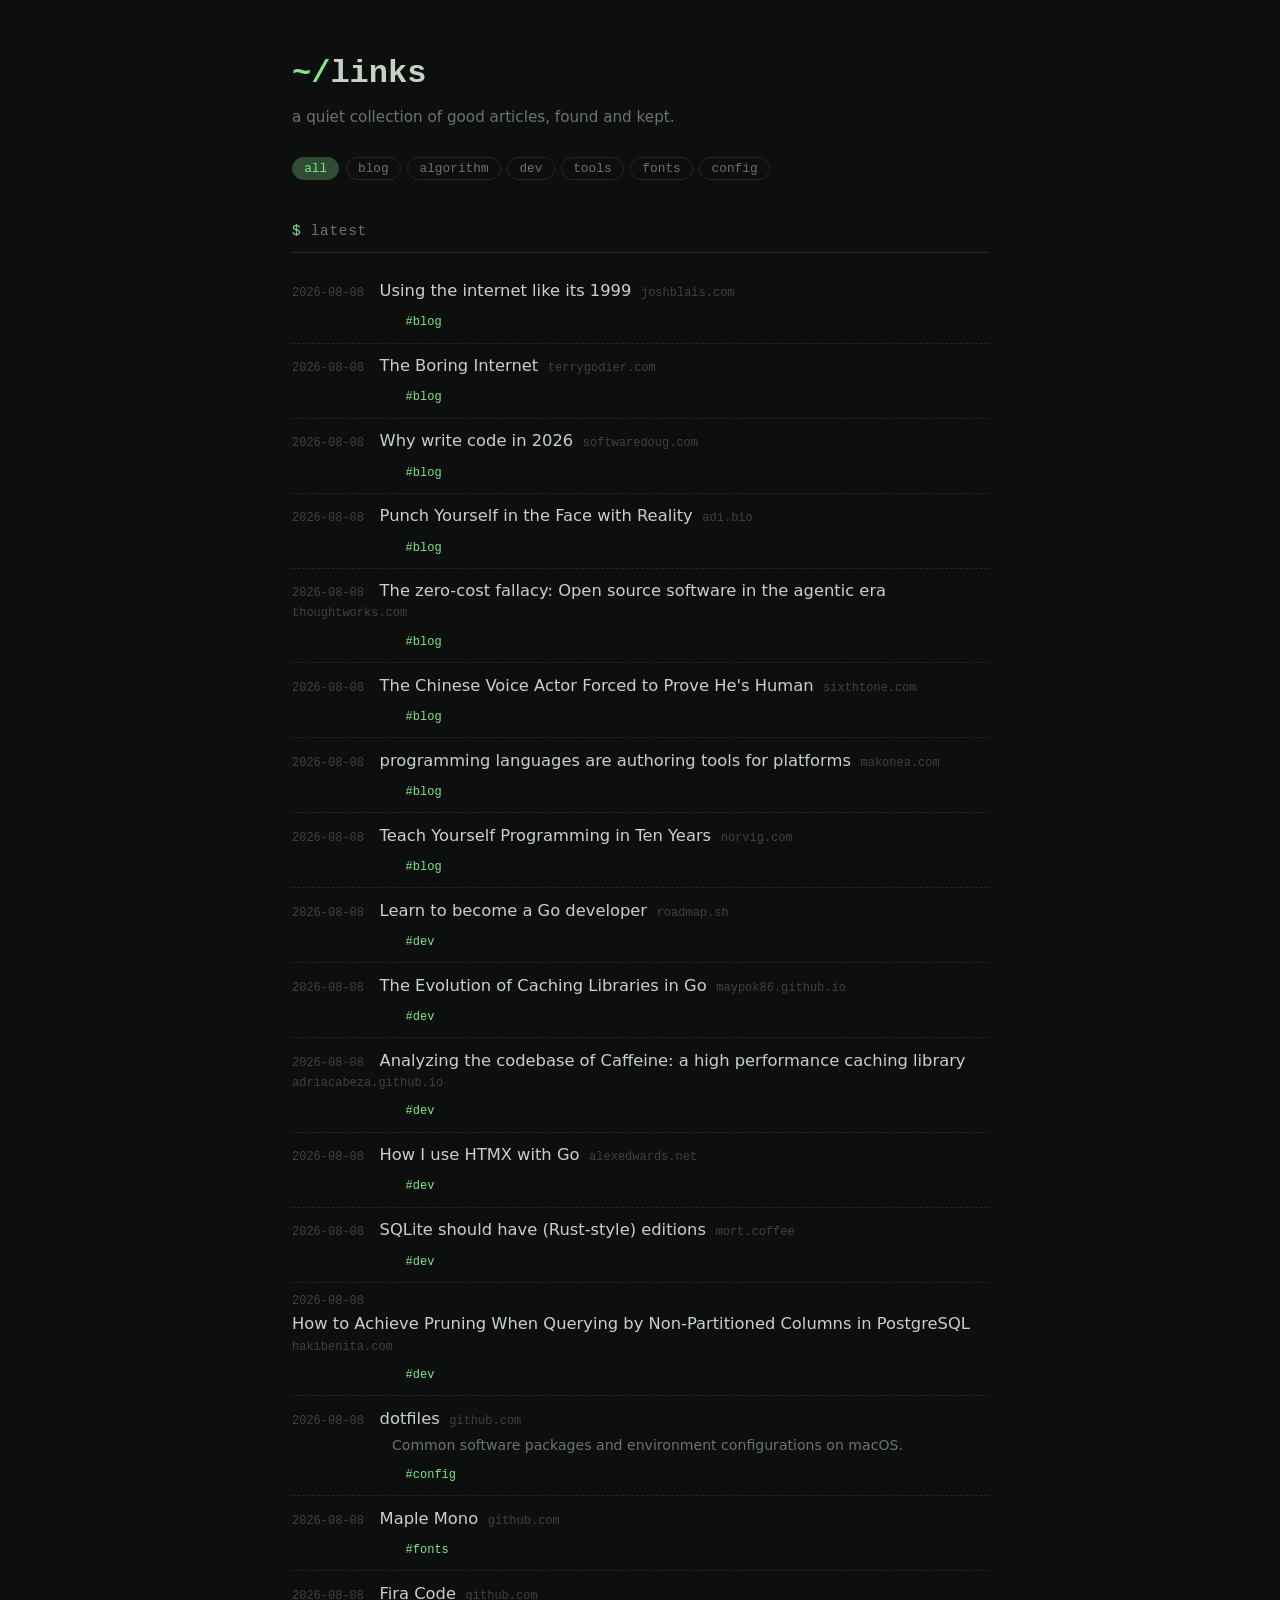
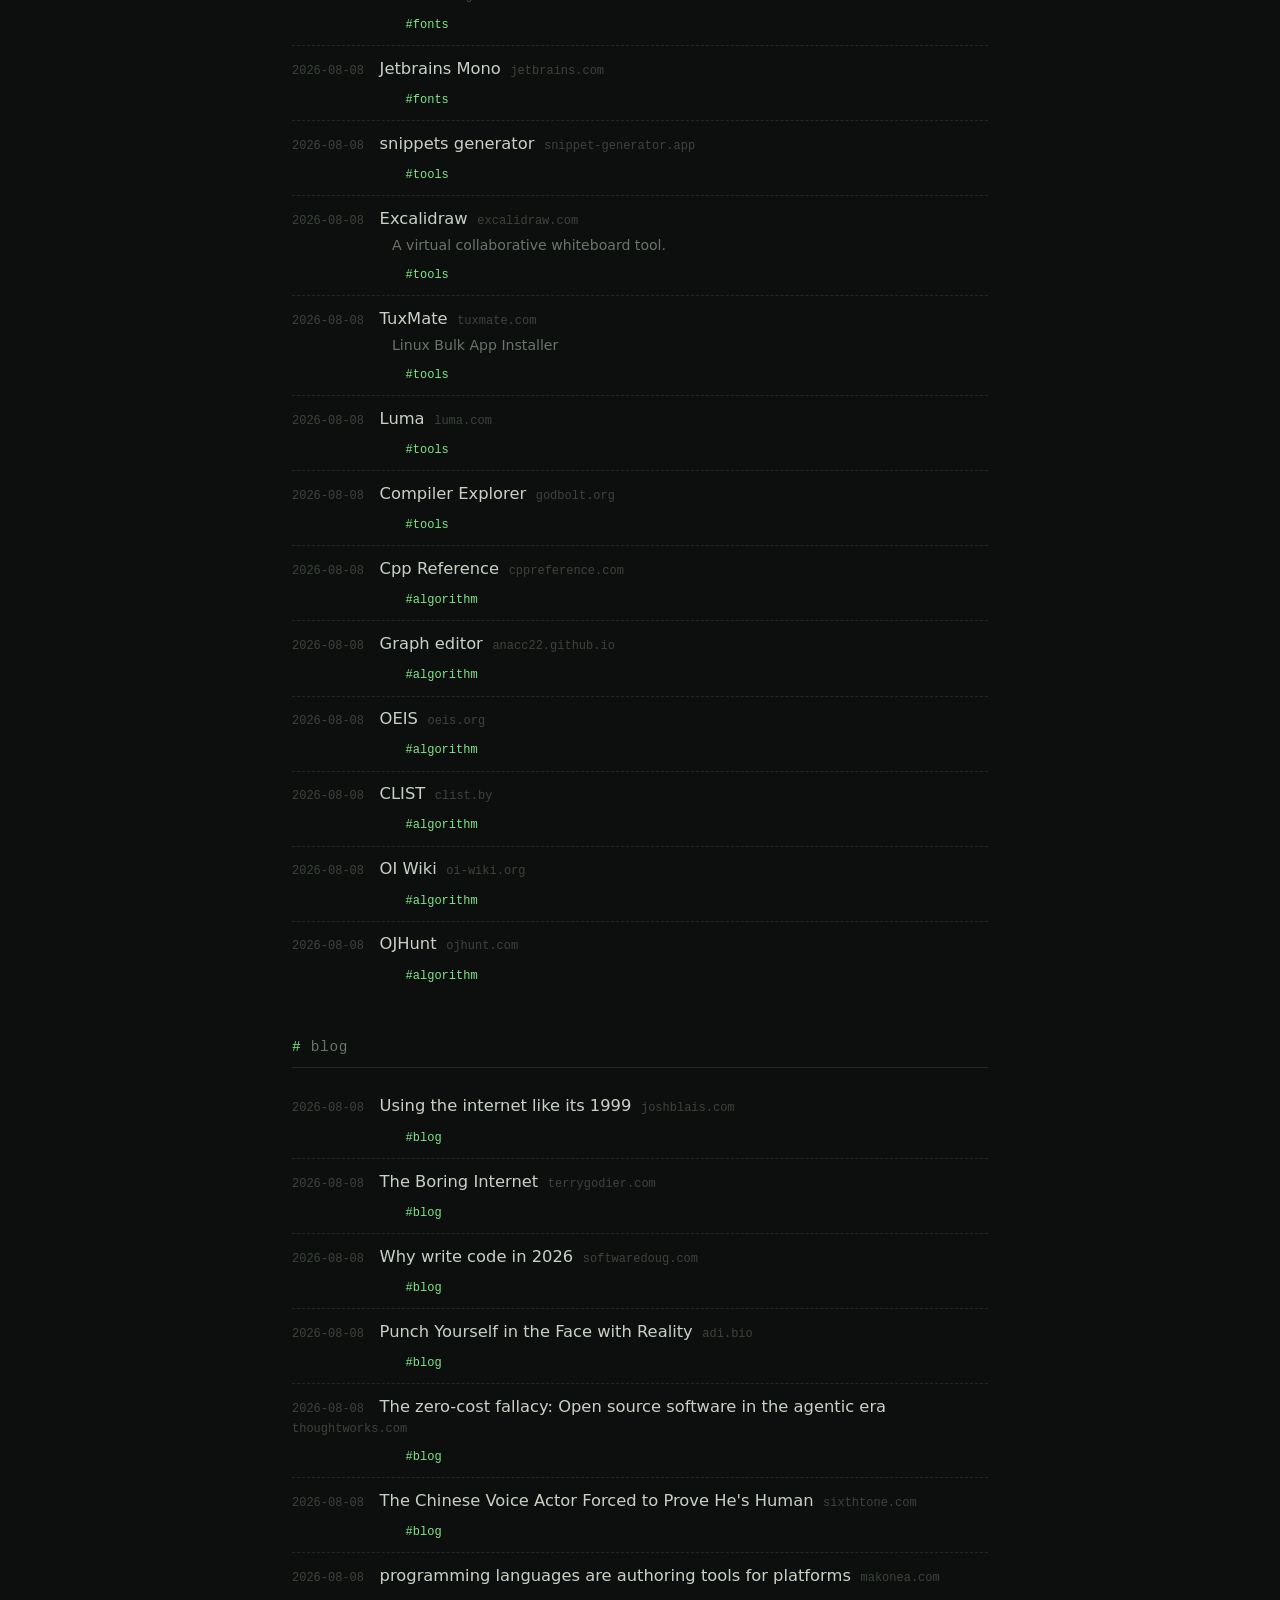
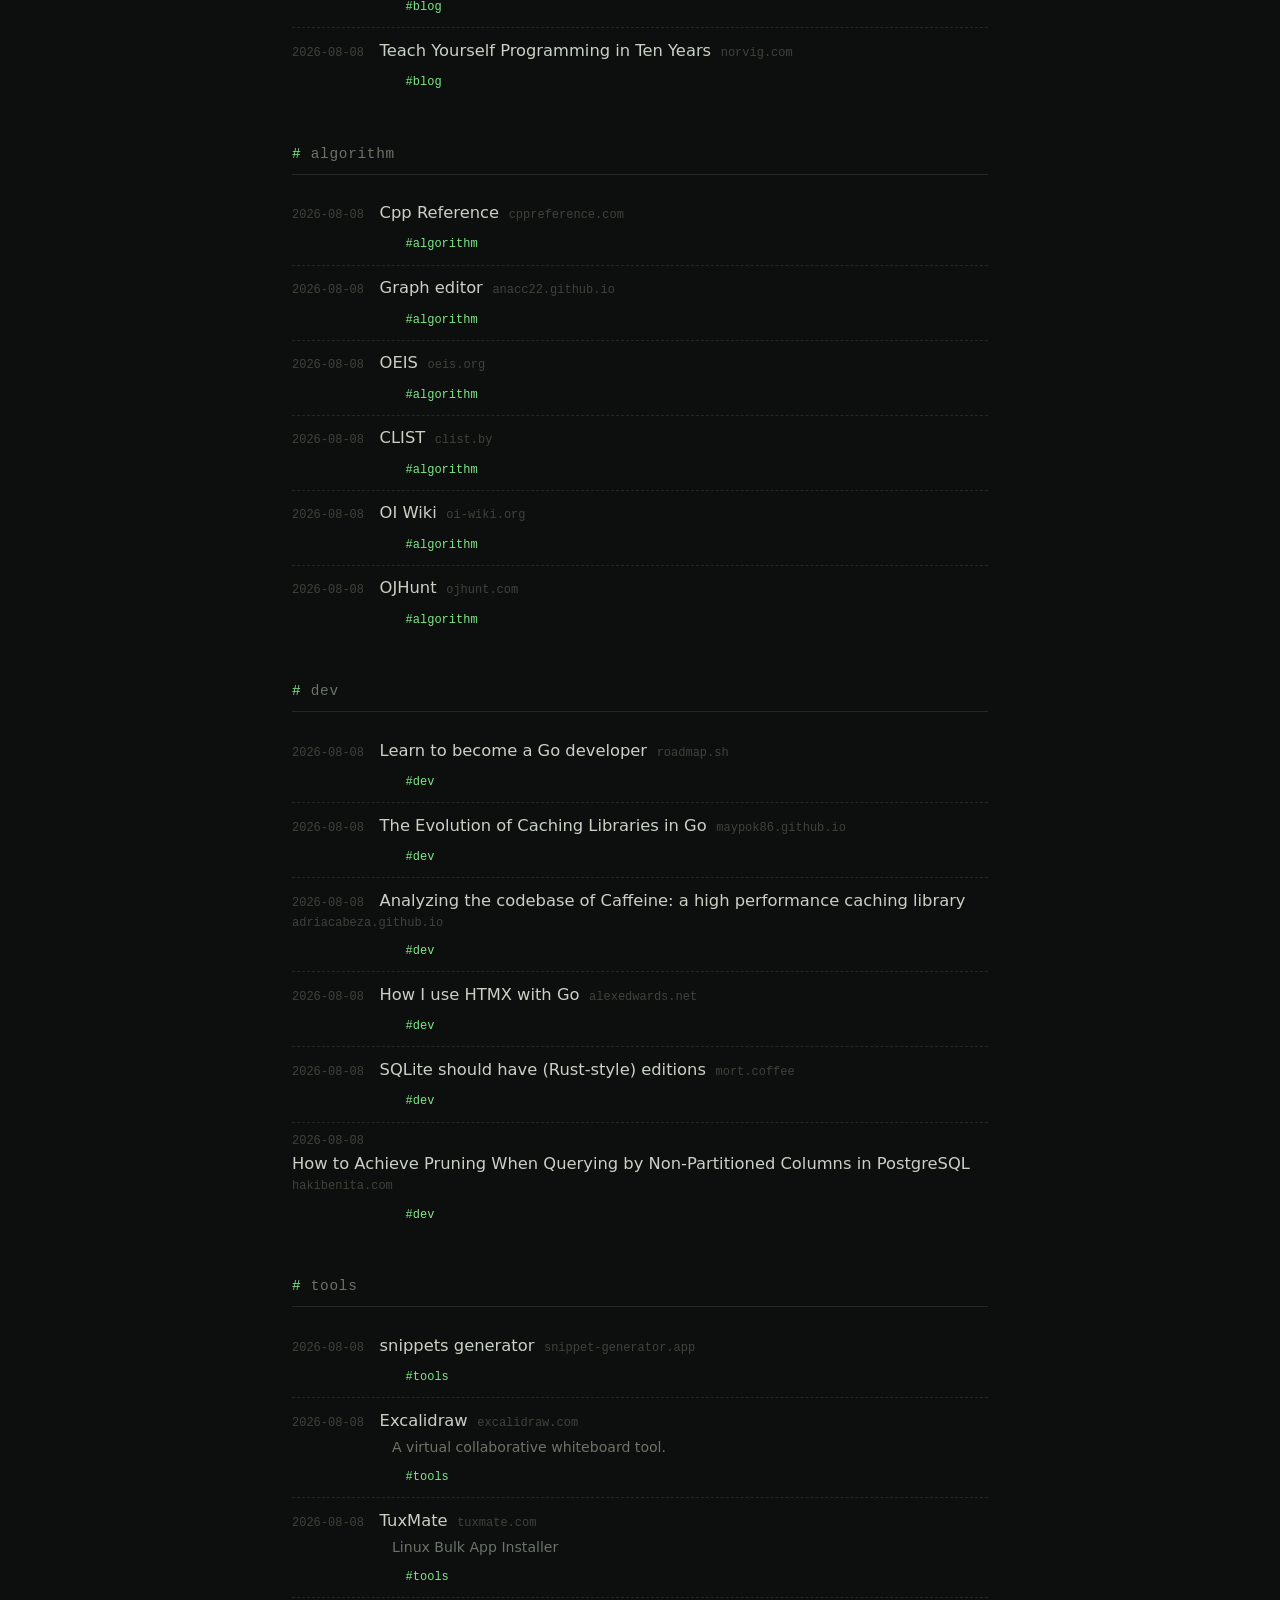
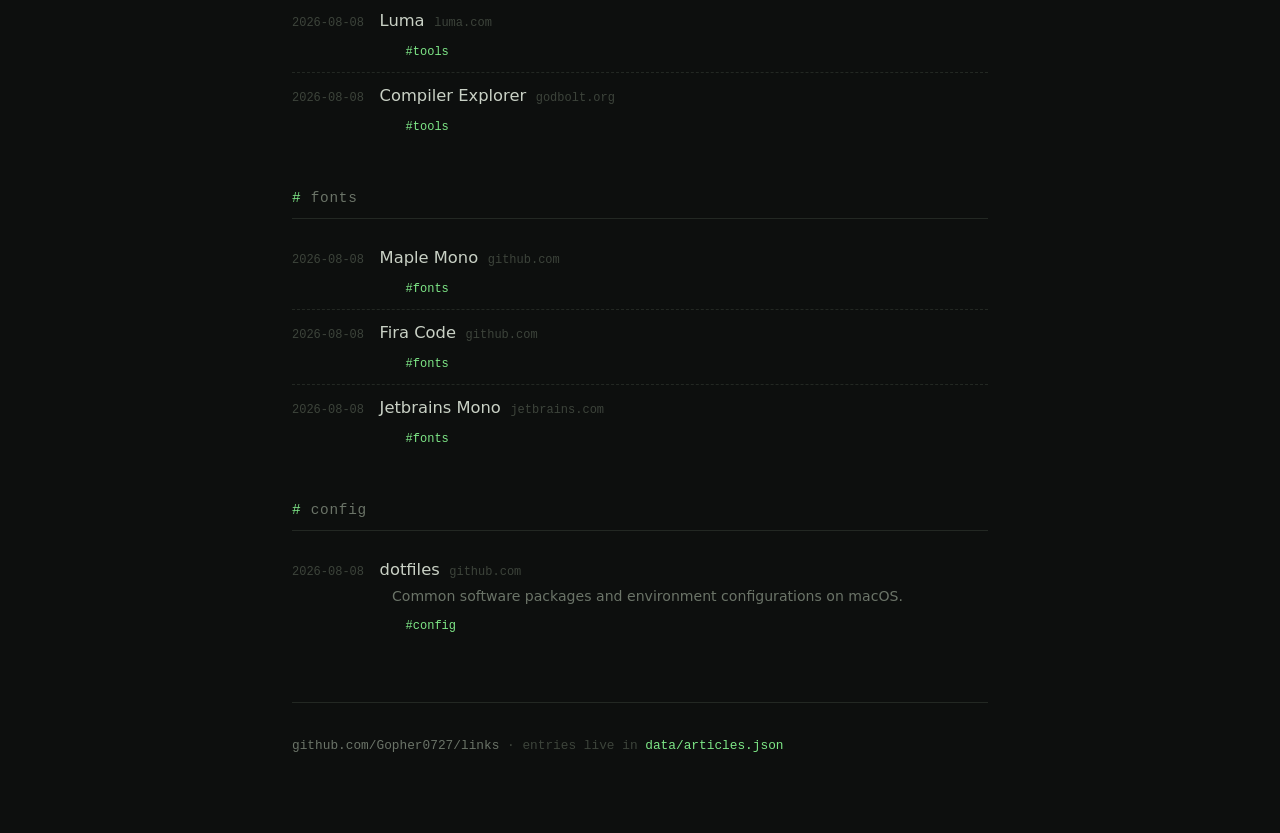
==== index.html @ f7d290b6 "initial: dark minimal curated-links site" ====
<!DOCTYPE html>
<html lang="en">
<head>
  <meta charset="UTF-8">
  <meta name="viewport" content="width=device-width, initial-scale=1.0">
  <title>links — gopher's curated reads</title>
  <meta name="description" content="A quiet collection of good articles found around the internet.">
  <link rel="stylesheet" href="style.css">
</head>
<body>
  <header class="site-header">
    <h1 class="site-title">links</h1>
    <p class="site-tagline">a quiet collection of good articles, found and kept.</p>
  </header>

  <nav class="tagbar" id="tagbar" hidden>
    <button class="chip" data-tag="" aria-pressed="true">all</button>
  </nav>

  <main>
    <section id="latest">
      <h2 class="section-title"><span class="mark">$</span> latest</h2>
      <ul class="links" id="latest-list"></ul>
    </section>

    <div id="by-tag"><!-- one <section> per tag, rendered by script.js --></div>
  </main>

  <footer class="site-footer">
    <p><a href="https://github.com/Gopher0727/links" rel="noopener">github.com/Gopher0727/links</a> · entries live in <code>data/articles.json</code></p>
    <noscript><p class="noscript">this page needs JavaScript to render the list. enable it, or read the raw <a href="data/articles.json">data/articles.json</a>.</p></noscript>
  </footer>

  <script src="script.js"></script>
</body>
</html>
---- style.css ----
/* links — dark, quiet, terminal-flavored */

:root {
  --bg: #0d0f0e;
  --fg: #c9d1c5;
  --dim: #6b7468;
  --faint: #3d443b;
  --accent: #7ee787;      /* terminal green */
  --accent-dim: #2f4d33;
  --link: #9db8a0;
  --border: #232823;
  --mono: ui-monospace, "SF Mono", "Cascadia Mono", Menlo, Consolas, monospace;
  --sans: system-ui, -apple-system, "Segoe UI", Roboto, sans-serif;
}

* { box-sizing: border-box; }

html { color-scheme: dark; }

body {
  margin: 0 auto;
  max-width: 46rem;
  padding: 3rem 1.25rem 4rem;
  background: var(--bg);
  color: var(--fg);
  font-family: var(--sans);
  font-size: 16px;
  line-height: 1.6;
}

a { color: var(--link); text-decoration: none; }
a:hover { color: var(--accent); text-decoration: underline; text-underline-offset: 3px; }

/* ---------- header ---------- */

.site-title {
  margin: 0;
  font-family: var(--mono);
  font-size: 2rem;
  font-weight: 600;
  color: var(--fg);
}

.site-title::before {
  content: "~/";
  color: var(--accent);
}

.site-tagline {
  margin: 0.35rem 0 0;
  color: var(--dim);
  font-size: 0.95rem;
}

/* ---------- tag bar ---------- */

.tagbar {
  display: flex;
  flex-wrap: wrap;
  gap: 0.4rem;
  margin: 1.75rem 0 0.25rem;
}

.tagbar[hidden] { display: none; } /* flex would override the hidden attribute */

.chip {
  font-family: var(--mono);
  font-size: 0.8rem;
  color: var(--dim);
  background: transparent;
  border: 1px solid var(--border);
  border-radius: 999px;
  padding: 0.2rem 0.7rem;
  cursor: pointer;
  transition: color 0.15s, border-color 0.15s;
}

.chip:hover { color: var(--accent); border-color: var(--accent-dim); }

.chip[aria-pressed="true"] {
  color: var(--accent);
  border-color: var(--accent-dim);
  background: var(--accent-dim);
}

/* ---------- sections ---------- */

section { margin-top: 2.5rem; }

.section-title {
  font-family: var(--mono);
  font-size: 0.9rem;
  font-weight: 500;
  letter-spacing: 0.05em;
  text-transform: lowercase;
  color: var(--dim);
  border-bottom: 1px solid var(--border);
  padding-bottom: 0.5rem;
  margin: 0 0 1rem;
}

.section-title .mark { color: var(--accent); }

/* ---------- link rows ---------- */

.links {
  list-style: none;
  margin: 0;
  padding: 0;
}

.link-row { padding: 0.6rem 0; }

.link-row + .link-row { border-top: 1px dashed var(--border); }

.link-head {
  display: flex;
  flex-wrap: wrap;
  align-items: baseline;
  gap: 0 0.6rem;
}

.link-date {
  font-family: var(--mono);
  font-size: 0.75rem;
  color: var(--faint);
  min-width: 6.5em;
}

.link-title {
  font-size: 1.02rem;
  font-weight: 500;
  color: var(--fg);
  word-break: break-word;
}

.link-title:hover { color: var(--accent); }

.link-source {
  font-family: var(--mono);
  font-size: 0.75rem;
  color: var(--faint);
}

.link-summary {
  margin: 0.15rem 0 0 7.1em;
  color: var(--dim);
  font-size: 0.88rem;
}

.link-tags { margin: 0.2rem 0 0 7.1em; }

.link-tags .tag {
  font-family: var(--mono);
  font-size: 0.75rem;
  color: var(--accent);
  cursor: pointer;
  background: none;
  border: none;
  padding: 0;
}

.link-tags .tag:hover { text-decoration: underline; text-underline-offset: 2px; }

.link-tags .tag + .tag { margin-left: 0.6rem; }

/* ---------- states ---------- */

.empty {
  color: var(--faint);
  font-family: var(--mono);
  font-size: 0.85rem;
}

.noscript { color: var(--accent); }

/* ---------- footer ---------- */

.site-footer {
  margin-top: 3.5rem;
  padding-top: 1.25rem;
  border-top: 1px solid var(--border);
  color: var(--faint);
  font-family: var(--mono);
  font-size: 0.8rem;
}

.site-footer a { color: var(--dim); }
.site-footer code { color: var(--accent); }

@media (max-width: 480px) {
  .link-summary, .link-tags { margin-left: 0; }
  .link-date { min-width: 0; }
  body { padding-top: 2rem; }
}
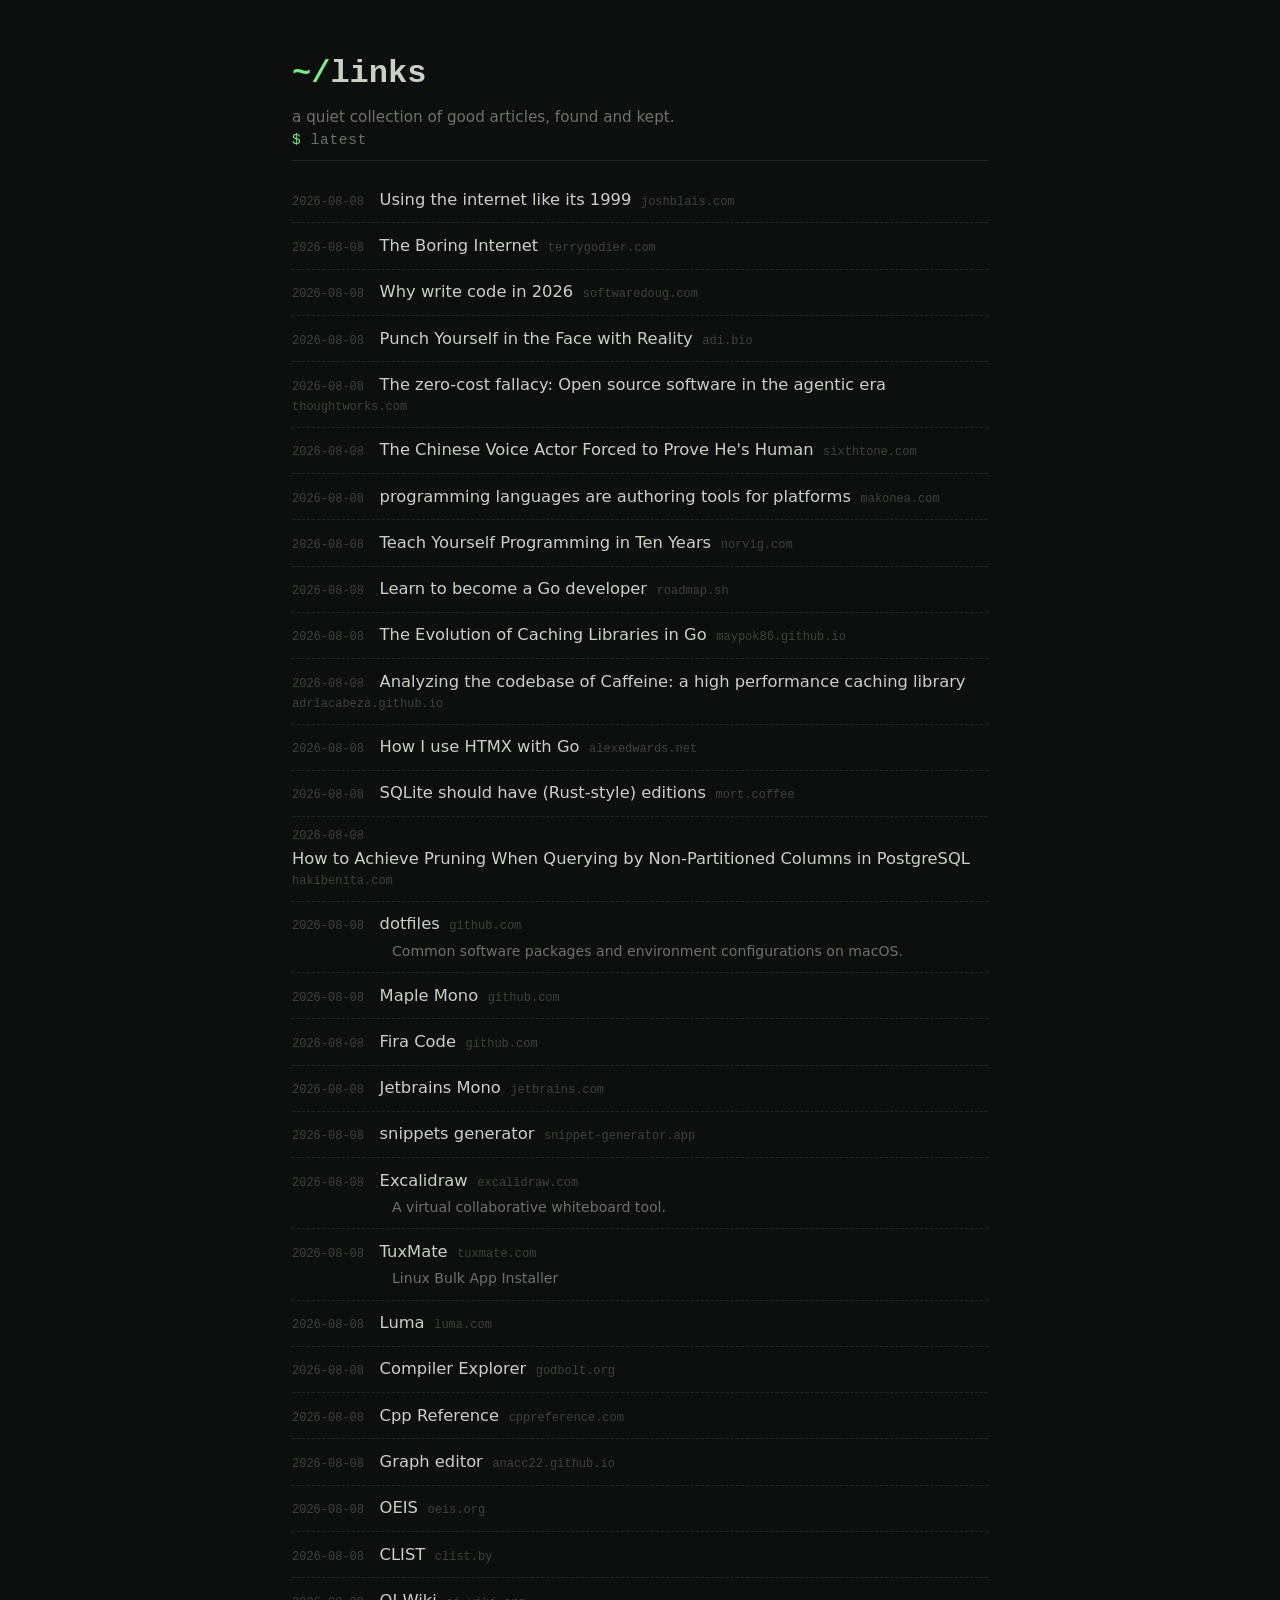
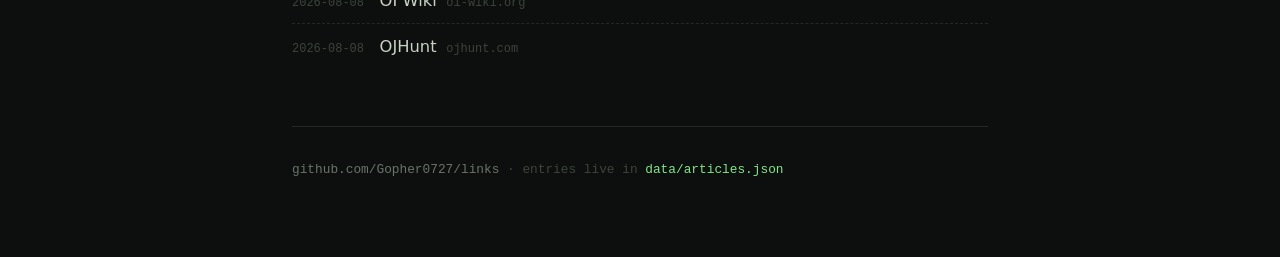
==== commit c7564a62: "simplify data model: drop source/tags, auto-date" ====
--- a/index.html
+++ b/index.html
@@ -13,17 +13,11 @@
     <p class="site-tagline">a quiet collection of good articles, found and kept.</p>
   </header>
 
-  <nav class="tagbar" id="tagbar" hidden>
-    <button class="chip" data-tag="" aria-pressed="true">all</button>
-  </nav>
-
   <main>
     <section id="latest">
       <h2 class="section-title"><span class="mark">$</span> latest</h2>
       <ul class="links" id="latest-list"></ul>
     </section>
-
-    <div id="by-tag"><!-- one <section> per tag, rendered by script.js --></div>
   </main>
 
   <footer class="site-footer">
--- a/style.css
+++ b/style.css
@@ -52,40 +52,7 @@
   font-size: 0.95rem;
 }
 
-/* ---------- tag bar ---------- */
-
-.tagbar {
-  display: flex;
-  flex-wrap: wrap;
-  gap: 0.4rem;
-  margin: 1.75rem 0 0.25rem;
-}
-
-.tagbar[hidden] { display: none; } /* flex would override the hidden attribute */
-
-.chip {
-  font-family: var(--mono);
-  font-size: 0.8rem;
-  color: var(--dim);
-  background: transparent;
-  border: 1px solid var(--border);
-  border-radius: 999px;
-  padding: 0.2rem 0.7rem;
-  cursor: pointer;
-  transition: color 0.15s, border-color 0.15s;
-}
-
-.chip:hover { color: var(--accent); border-color: var(--accent-dim); }
-
-.chip[aria-pressed="true"] {
-  color: var(--accent);
-  border-color: var(--accent-dim);
-  background: var(--accent-dim);
-}
-
 /* ---------- sections ---------- */
-
-section { margin-top: 2.5rem; }
 
 .section-title {
   font-family: var(--mono);
@@ -148,22 +115,6 @@
   font-size: 0.88rem;
 }
 
-.link-tags { margin: 0.2rem 0 0 7.1em; }
-
-.link-tags .tag {
-  font-family: var(--mono);
-  font-size: 0.75rem;
-  color: var(--accent);
-  cursor: pointer;
-  background: none;
-  border: none;
-  padding: 0;
-}
-
-.link-tags .tag:hover { text-decoration: underline; text-underline-offset: 2px; }
-
-.link-tags .tag + .tag { margin-left: 0.6rem; }
-
 /* ---------- states ---------- */
 
 .empty {
@@ -189,7 +140,7 @@
 .site-footer code { color: var(--accent); }
 
 @media (max-width: 480px) {
-  .link-summary, .link-tags { margin-left: 0; }
+  .link-summary { margin-left: 0; }
   .link-date { min-width: 0; }
   body { padding-top: 2rem; }
 }
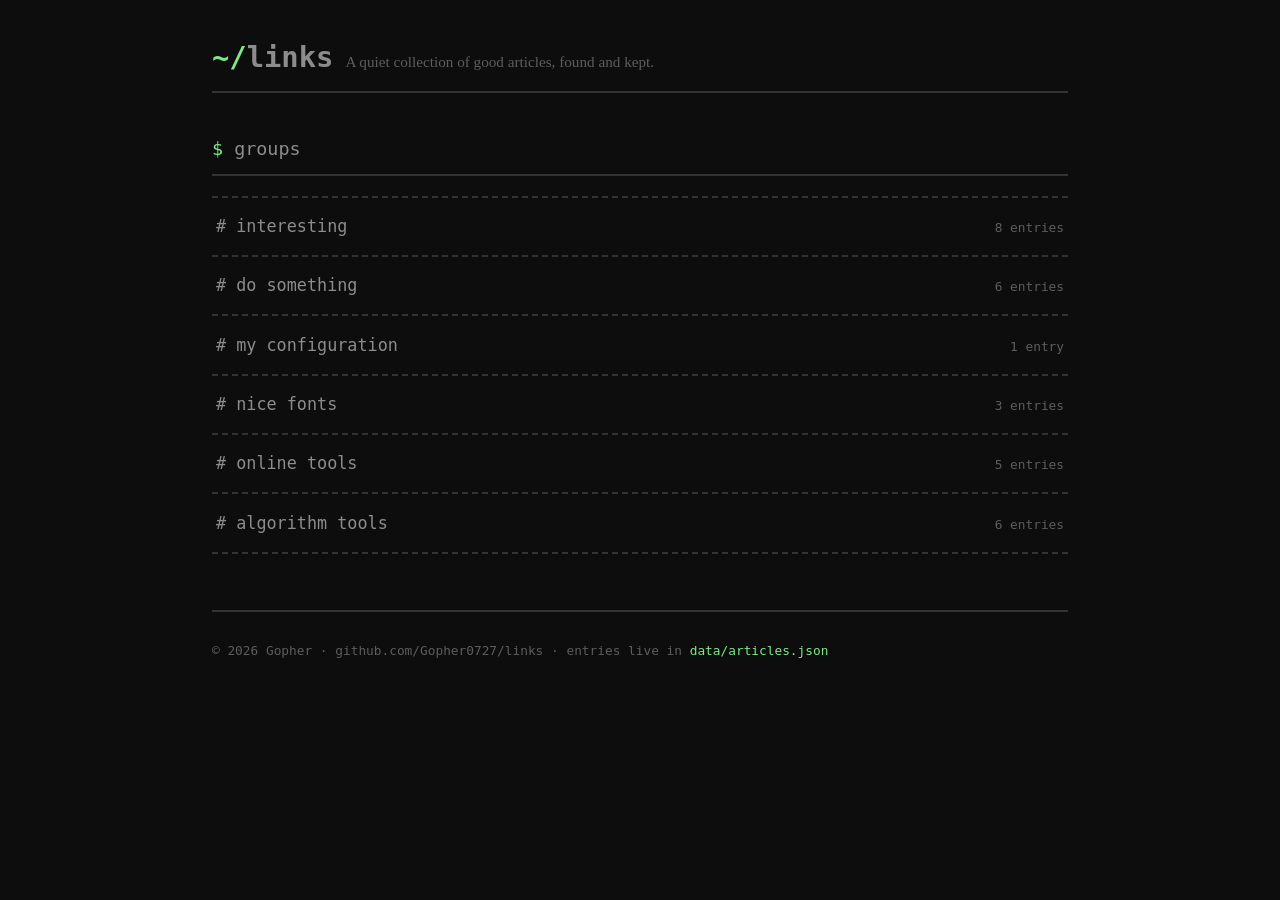
==== commit 9c5f65f9: "multi-page layout" ====
--- a/index.html
+++ b/index.html
@@ -1,5 +1,6 @@
 <!DOCTYPE html>
 <html lang="en">
+
 <head>
   <meta charset="UTF-8">
   <meta name="viewport" content="width=device-width, initial-scale=1.0">
@@ -7,24 +8,41 @@
   <meta name="description" content="A quiet collection of good articles found around the internet.">
   <link rel="stylesheet" href="style.css">
 </head>
+
 <body>
   <header class="site-header">
     <h1 class="site-title">links</h1>
-    <p class="site-tagline">a quiet collection of good articles, found and kept.</p>
+    <p class="site-tagline">A quiet collection of good articles, found and kept.</p>
   </header>
 
   <main>
-    <section id="latest">
-      <h2 class="section-title"><span class="mark">$</span> latest</h2>
-      <ul class="links" id="latest-list"></ul>
-    </section>
+    <h2 class="section-title">groups</h2>
+    <ul class="menu-list">
+      <li><a href="interesting.html"><span class="menu-name"># interesting</span><span class="menu-count"
+            data-group="blogs.interesting"></span></a></li>
+      <li><a href="doing.html"><span class="menu-name"># do something</span><span class="menu-count"
+            data-group="blogs.doing"></span></a></li>
+      <li><a href="config.html"><span class="menu-name"># my configuration</span><span class="menu-count"
+            data-group="resources.config"></span></a></li>
+      <li><a href="fonts.html"><span class="menu-name"># nice fonts</span><span class="menu-count"
+            data-group="resources.fonts"></span></a></li>
+      <li><a href="tools.html"><span class="menu-name"># online tools</span><span class="menu-count"
+            data-group="resources.tools"></span></a></li>
+      <li><a href="algorithm.html"><span class="menu-name"># algorithm tools</span><span class="menu-count"
+            data-group="resources.algorithm"></span></a></li>
+    </ul>
   </main>
 
   <footer class="site-footer">
-    <p><a href="https://github.com/Gopher0727/links" rel="noopener">github.com/Gopher0727/links</a> · entries live in <code>data/articles.json</code></p>
-    <noscript><p class="noscript">this page needs JavaScript to render the list. enable it, or read the raw <a href="data/articles.json">data/articles.json</a>.</p></noscript>
+    <p>© 2026 Gopher · <a href="https://github.com/Gopher0727/links" rel="noopener">github.com/Gopher0727/links</a> ·
+      entries live in <code>data/articles.json</code></p>
+    <noscript>
+      <p class="noscript">this page needs JavaScript to render the list. enable it, or read the raw <a
+          href="data/articles.json">data/articles.json</a>.</p>
+    </noscript>
   </footer>
 
   <script src="script.js"></script>
 </body>
-</html>
+
+</html>
--- a/style.css
+++ b/style.css
@@ -1,43 +1,78 @@
-/* links — dark, quiet, terminal-flavored */
+/* links — designed in the spirit of lzon.ca:
+   serif text on a warm dark gray, sans-serif labels, monospace metadata,
+   thick dashed rules between entries, no chrome. */
 
 :root {
-  --bg: #0d0f0e;
-  --fg: #c9d1c5;
-  --dim: #6b7468;
-  --faint: #3d443b;
-  --accent: #7ee787;      /* terminal green */
-  --accent-dim: #2f4d33;
-  --link: #9db8a0;
-  --border: #232823;
-  --mono: ui-monospace, "SF Mono", "Cascadia Mono", Menlo, Consolas, monospace;
-  --sans: system-ui, -apple-system, "Segoe UI", Roboto, sans-serif;
-}
-
-* { box-sizing: border-box; }
-
-html { color-scheme: dark; }
+  /* lzon.ca dark palette — exact oklch values, hex fallback first */
+  --bg: #2e2e2e;
+  --bg: oklch(16% 0 0);
+  /* darker   */
+  --border: #5d5d5d;
+  --border: oklch(32% 0 0);
+  /* dark     */
+  --dim: #8c8c8c;
+  --dim: oklch(48% 0 0);
+  /* gray     */
+  --fg: #b6b6b6;
+  --fg: oklch(64% 0 0);
+  /* light    */
+  --accent: #7ee787;
+  /* terminal green — the links character */
+  --accent-light: #b6f5c0;
+  --accent-dim: #2c4a33;
+  --serif: "Crimson Pro", Georgia, "Times New Roman", Times, serif;
+  --sans: "Montserrat", Tahoma, Geneva, system-ui, sans-serif;
+  --mono: "Courier Prime", ui-monospace, "SF Mono", Menlo, Consolas, monospace;
+}
+
+* {
+  box-sizing: border-box;
+}
+
+html {
+  color-scheme: dark;
+}
 
 body {
   margin: 0 auto;
-  max-width: 46rem;
-  padding: 3rem 1.25rem 4rem;
+  max-width: 56rem;
+  padding: 2.5rem 1.25rem 4rem;
   background: var(--bg);
   color: var(--fg);
-  font-family: var(--sans);
-  font-size: 16px;
-  line-height: 1.6;
-}
-
-a { color: var(--link); text-decoration: none; }
-a:hover { color: var(--accent); text-decoration: underline; text-underline-offset: 3px; }
+  font-family: var(--serif);
+  font-size: 1.05rem;
+  line-height: 1.7;
+}
+
+a {
+  color: var(--accent);
+  text-decoration: none;
+}
+
+a:hover {
+  color: var(--accent-light);
+  text-decoration: underline;
+  text-underline-offset: 3px;
+}
 
 /* ---------- header ---------- */
+
+.site-header {
+  display: flex;
+  align-items: baseline;
+  gap: 0.75rem;
+  flex-wrap: wrap;
+  border-bottom: 2px solid var(--border);
+  padding-bottom: 1rem;
+  margin-bottom: 2.5rem;
+}
 
 .site-title {
   margin: 0;
   font-family: var(--mono);
-  font-size: 2rem;
+  font-size: 1.8rem;
   font-weight: 600;
+  line-height: 1.2;
   color: var(--fg);
 }
 
@@ -46,27 +81,148 @@
   color: var(--accent);
 }
 
+.site-title a {
+  color: inherit;
+  text-decoration: none;
+}
+
+.site-title a:hover {
+  color: var(--accent);
+}
+
+/* ---------- top nav ---------- */
+
+.topnav {
+  margin-left: auto;
+  display: flex;
+  flex-wrap: wrap;
+  gap: 0.25rem 0.9rem;
+  font-family: var(--mono);
+  font-size: 0.78rem;
+}
+
+.topnav a {
+  color: var(--dim);
+}
+
+.topnav a:hover {
+  color: var(--accent-light);
+  text-decoration: none;
+}
+
+.topnav a[aria-current="page"] {
+  color: var(--accent);
+}
+
 .site-tagline {
-  margin: 0.35rem 0 0;
+  margin: 0;
   color: var(--dim);
   font-size: 0.95rem;
 }
 
 /* ---------- sections ---------- */
 
+section {
+  margin-top: 2.5rem;
+}
+
+section:first-of-type {
+  margin-top: 0;
+}
+
 .section-title {
   font-family: var(--mono);
-  font-size: 0.9rem;
+  font-size: 1.15rem;
   font-weight: 500;
-  letter-spacing: 0.05em;
-  text-transform: lowercase;
-  color: var(--dim);
-  border-bottom: 1px solid var(--border);
-  padding-bottom: 0.5rem;
-  margin: 0 0 1rem;
-}
-
-.section-title .mark { color: var(--accent); }
+  color: var(--fg);
+  border-bottom: 2px solid var(--border);
+  padding-bottom: 0.6rem;
+  margin: 0 0 1.25rem;
+}
+
+.section-title::before {
+  content: "$ ";
+  color: var(--accent);
+}
+
+.sub {
+  margin-top: 1.75rem;
+}
+
+.sub-title {
+  font-family: var(--mono);
+  font-size: 0.85rem;
+  font-weight: 400;
+  color: var(--dim);
+  margin: 0 0 0.5rem;
+}
+
+.sub-title::before {
+  content: "# ";
+  color: var(--accent);
+}
+
+/* ---------- group menu (index page) ---------- */
+
+.menu-list {
+  list-style: none;
+  margin: 0;
+  padding: 0;
+}
+
+.menu-list li {
+  border-top: 2px dashed var(--border);
+}
+
+.menu-list li:last-child {
+  border-bottom: 2px dashed var(--border);
+}
+
+.menu-list a {
+  display: flex;
+  justify-content: space-between;
+  align-items: baseline;
+  gap: 1rem;
+  padding: 0.9rem 0.25rem;
+  color: var(--fg);
+  font-family: var(--mono);
+  font-size: 1.05rem;
+}
+
+.menu-list a:hover {
+  color: var(--accent);
+  text-decoration: none;
+}
+
+.menu-count {
+  color: var(--dim);
+  font-size: 0.8rem;
+}
+
+/* ---------- group page heading ---------- */
+
+.group-head {
+  font-family: var(--mono);
+  font-size: 1.3rem;
+  font-weight: 600;
+  color: var(--fg);
+  border-bottom: 2px solid var(--border);
+  padding-bottom: 0.6rem;
+  margin: 0 0 1.25rem;
+}
+
+.group-head::before {
+  content: "# ";
+  color: var(--accent);
+}
+
+/* ---------- rules ---------- */
+
+hr {
+  border: 0;
+  border-top: max(2px, 0.12rem) dashed var(--border);
+  margin: 1.75rem 0;
+}
 
 /* ---------- link rows ---------- */
 
@@ -76,71 +232,86 @@
   padding: 0;
 }
 
-.link-row { padding: 0.6rem 0; }
-
-.link-row + .link-row { border-top: 1px dashed var(--border); }
-
-.link-head {
+.link-row {
+  padding: 0.9rem 0;
+}
+
+.link-row+.link-row {
+  border-top: max(2px, 0.12rem) dashed var(--border);
+  margin-top: 0.9rem;
+  padding-top: 0.9rem;
+}
+
+.link-title {
+  font-family: var(--serif);
+  font-size: 1.15rem;
+  font-weight: 400;
+  line-height: 1.5;
+  color: var(--fg);
+  word-break: break-word;
+}
+
+.link-title:hover {
+  color: var(--accent-light);
+}
+
+.link-meta {
   display: flex;
-  flex-wrap: wrap;
   align-items: baseline;
-  gap: 0 0.6rem;
-}
-
-.link-date {
+  gap: 0.5rem;
+  margin-top: 0.15rem;
   font-family: var(--mono);
   font-size: 0.75rem;
-  color: var(--faint);
-  min-width: 6.5em;
-}
-
-.link-title {
-  font-size: 1.02rem;
-  font-weight: 500;
-  color: var(--fg);
-  word-break: break-word;
-}
-
-.link-title:hover { color: var(--accent); }
-
-.link-source {
-  font-family: var(--mono);
-  font-size: 0.75rem;
-  color: var(--faint);
+  color: var(--dim);
 }
 
 .link-summary {
-  margin: 0.15rem 0 0 7.1em;
-  color: var(--dim);
-  font-size: 0.88rem;
+  margin: 0.3rem 0 0;
+  color: var(--dim);
+  font-size: 0.95rem;
 }
 
 /* ---------- states ---------- */
 
 .empty {
-  color: var(--faint);
+  color: var(--dim);
   font-family: var(--mono);
   font-size: 0.85rem;
 }
 
-.noscript { color: var(--accent); }
+.noscript {
+  color: var(--accent);
+}
 
 /* ---------- footer ---------- */
 
 .site-footer {
   margin-top: 3.5rem;
-  padding-top: 1.25rem;
-  border-top: 1px solid var(--border);
-  color: var(--faint);
+  border-top: 2px solid var(--border);
+  padding-top: 1rem;
+  color: var(--dim);
   font-family: var(--mono);
   font-size: 0.8rem;
 }
 
-.site-footer a { color: var(--dim); }
-.site-footer code { color: var(--accent); }
+.site-footer a {
+  color: var(--dim);
+}
+
+.site-footer a:hover {
+  color: var(--accent-light);
+}
+
+.site-footer code {
+  color: var(--accent);
+}
 
 @media (max-width: 480px) {
-  .link-summary { margin-left: 0; }
-  .link-date { min-width: 0; }
-  body { padding-top: 2rem; }
-}
+  body {
+    padding-top: 1.75rem;
+  }
+
+  .site-title {
+    font-size: 1.5rem;
+  }
+}
